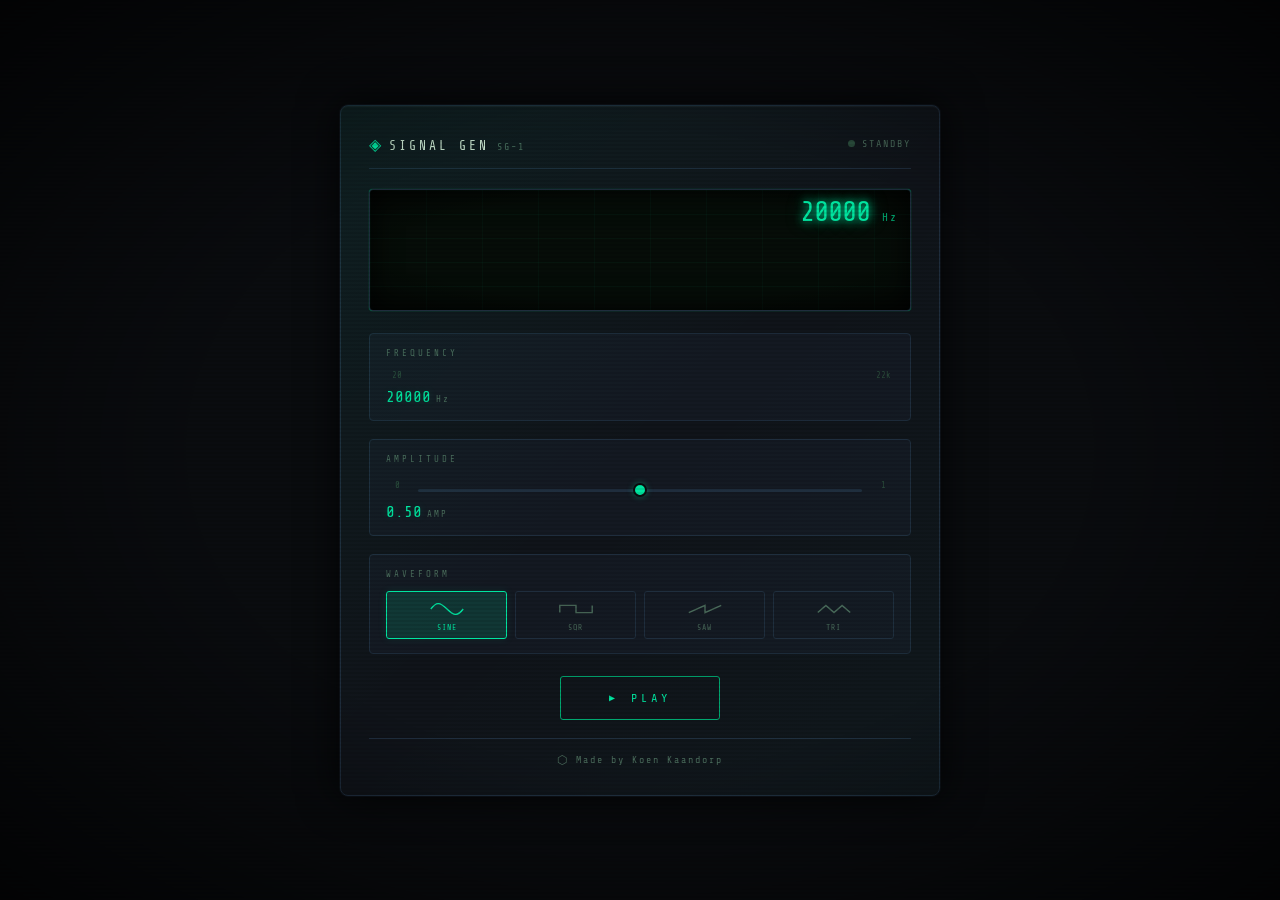
==== index.html @ 9fb0a526 "complete layout overhaul" ====
<!DOCTYPE html>
<html lang="en">
<head>
<meta charset="UTF-8">
<meta name="viewport" content="width=device-width, initial-scale=1.0">
<title>Tone Generator</title>
<link rel="preconnect" href="https://fonts.googleapis.com">
<link rel="preconnect" href="https://fonts.gstatic.com" crossorigin>
<link href="https://fonts.googleapis.com/css2?family=Share+Tech+Mono&family=Exo+2:wght@300;400;600&display=swap" rel="stylesheet">
<link rel="stylesheet" href="style.css">
</head>
<body>

<div class="scanlines"></div>
<div class="vignette"></div>

<main class="device">
  <header class="device-header">
    <div class="brand">
      <span class="brand-icon">◈</span>
      <span class="brand-name">SIGNAL GEN</span>
      <span class="brand-model">SG-1</span>
    </div>
    <div class="status-row">
      <span class="status-dot" id="statusDot"></span>
      <span class="status-label" id="statusLabel">STANDBY</span>
    </div>
  </header>

  <div class="screen">
    <canvas id="waveCanvas" width="560" height="120"></canvas>
    <div class="screen-overlay"></div>
    <div class="freq-display">
      <span id="freqBig">20000</span>
      <span class="freq-unit">Hz</span>
    </div>
  </div>

  <div class="controls">

    <div class="control-group">
      <label class="ctrl-label">FREQUENCY</label>
      <div class="slider-row">
        <span class="tick-label">20</span>
        <div class="slider-track-wrap">

        </div>
        <span class="tick-label">22k</span>
      </div>
      <div class="readout">
        <span class="readout-value" id="freqValue">20000</span>
        <span class="readout-unit">Hz</span>
      </div>
    </div>

    <div class="control-group">
      <label class="ctrl-label">AMPLITUDE</label>
      <div class="slider-row">
        <span class="tick-label">0</span>
        <div class="slider-track-wrap">
          <input type="range" id="volSlider" min="0" max="1" step="0.01" value="0.5">
        </div>
        <span class="tick-label">1</span>
      </div>
      <div class="readout">
        <span class="readout-value" id="volValue">0.50</span>
        <span class="readout-unit">AMP</span>
      </div>
    </div>

    <div class="control-group waveform-group">
      <label class="ctrl-label">WAVEFORM</label>
      <div class="wave-buttons">
        <button class="wave-btn active" data-wave="sine">
          <svg viewBox="0 0 40 20" fill="none" stroke="currentColor" stroke-width="1.5"><path d="M2 10 C8 2, 12 2, 20 10 C28 18, 32 18, 38 10"/></svg>
          <span>SINE</span>
        </button>
        <button class="wave-btn" data-wave="square">
          <svg viewBox="0 0 40 20" fill="none" stroke="currentColor" stroke-width="1.5"><path d="M2 14 L2 6 L20 6 L20 14 L38 14 L38 6"/></svg>
          <span>SQR</span>
        </button>
        <button class="wave-btn" data-wave="sawtooth">
          <svg viewBox="0 0 40 20" fill="none" stroke="currentColor" stroke-width="1.5"><path d="M2 14 L20 6 L20 14 L38 6"/></svg>
          <span>SAW</span>
        </button>
        <button class="wave-btn" data-wave="triangle">
          <svg viewBox="0 0 40 20" fill="none" stroke="currentColor" stroke-width="1.5"><path d="M2 14 L11 6 L20 14 L29 6 L38 14"/></svg>
          <span>TRI</span>
        </button>
      </div>
    </div>

  </div>

  <div class="play-section">
    <button id="playBtn" onclick="toggleTone()">
      <span class="play-icon" id="playIcon">▶</span>
      <span id="playLabel">PLAY</span>
    </button>
  </div>

  <footer class="device-footer">
    <a href="https://koenkaandorp.nl" target="_blank" rel="noopener" class="site-link">
      <span class="site-link-icon">⬡</span>
      <span>Made by Koen Kaandorp</span>
    </a>
  </footer>

</main>

<script src="scripts.js"></script>
</body>
</html>
---- style.css ----
*, *::before, *::after {
  box-sizing: border-box;
  margin: 0;
  padding: 0;
}

:root {
  --bg: #0a0c0f;
  --surface: #10141a;
  --panel: #141922;
  --border: #1f2d3d;
  --border-glow: #1e3a5f;
  --green: #00e5a0;
  --green-dim: #00a870;
  --green-glow: rgba(0, 229, 160, 0.15);
  --green-pulse: rgba(0, 229, 160, 0.35);
  --amber: #ffaa44;
  --text-primary: #d4e8d4;
  --text-dim: #4a6a5a;
  --text-muted: #2a4a3a;
  --mono: 'Share Tech Mono', monospace;
  --body: 'Exo 2', sans-serif;
}

html, body {
  height: 100%;
}

body {
  background: var(--bg);
  font-family: var(--body);
  display: flex;
  align-items: center;
  justify-content: center;
  min-height: 100vh;
  overflow: hidden;
}

/* CRT Scanlines overlay */
.scanlines {
  position: fixed;
  inset: 0;
  pointer-events: none;
  background: repeating-linear-gradient(
    0deg,
    transparent,
    transparent 2px,
    rgba(0, 0, 0, 0.08) 2px,
    rgba(0, 0, 0, 0.08) 4px
  );
  z-index: 100;
}

.vignette {
  position: fixed;
  inset: 0;
  pointer-events: none;
  background: radial-gradient(ellipse at center, transparent 50%, rgba(0,0,0,0.7) 100%);
  z-index: 99;
}

/* Main device container */
.device {
  background: var(--surface);
  border: 1px solid var(--border);
  border-radius: 8px;
  width: 600px;
  padding: 28px;
  box-shadow:
    0 0 0 1px #0d1117,
    0 0 40px rgba(0,0,0,0.8),
    inset 0 1px 0 rgba(255,255,255,0.04);
  position: relative;
}

.device::before {
  content: '';
  position: absolute;
  inset: -1px;
  border-radius: 9px;
  background: linear-gradient(135deg, rgba(0,229,160,0.06) 0%, transparent 50%, rgba(0,229,160,0.02) 100%);
  pointer-events: none;
}

/* Header */
.device-header {
  display: flex;
  align-items: center;
  justify-content: space-between;
  margin-bottom: 20px;
  padding-bottom: 14px;
  border-bottom: 1px solid var(--border);
}

.brand {
  display: flex;
  align-items: baseline;
  gap: 8px;
}

.brand-icon {
  color: var(--green);
  font-size: 16px;
  animation: pulse-icon 3s ease-in-out infinite;
}

@keyframes pulse-icon {
  0%, 100% { opacity: 1; }
  50% { opacity: 0.4; }
}

.brand-name {
  font-family: var(--mono);
  font-size: 13px;
  letter-spacing: 3px;
  color: var(--text-primary);
}

.brand-model {
  font-family: var(--mono);
  font-size: 10px;
  letter-spacing: 2px;
  color: var(--text-dim);
}

.status-row {
  display: flex;
  align-items: center;
  gap: 7px;
}

.status-dot {
  width: 7px;
  height: 7px;
  border-radius: 50%;
  background: var(--text-muted);
  transition: background 0.3s, box-shadow 0.3s;
}

.status-dot.active {
  background: var(--green);
  box-shadow: 0 0 6px var(--green), 0 0 12px var(--green-pulse);
  animation: blink 1.8s ease-in-out infinite;
}

@keyframes blink {
  0%, 90%, 100% { opacity: 1; }
  95% { opacity: 0.3; }
}

.status-label {
  font-family: var(--mono);
  font-size: 10px;
  letter-spacing: 2px;
  color: var(--text-dim);
  transition: color 0.3s;
}

.status-label.active {
  color: var(--green);
}

/* Oscilloscope screen */
.screen {
  background: #060d08;
  border: 1px solid var(--border);
  border-radius: 4px;
  position: relative;
  overflow: hidden;
  margin-bottom: 22px;
  box-shadow: inset 0 0 30px rgba(0,0,0,0.8), 0 0 1px var(--green-dim);
}

.screen::before {
  content: '';
  position: absolute;
  inset: 0;
  background:
    linear-gradient(rgba(0,229,160,0.03) 1px, transparent 1px),
    linear-gradient(90deg, rgba(0,229,160,0.03) 1px, transparent 1px);
  background-size: 56px 24px;
  pointer-events: none;
  z-index: 1;
}

.screen-overlay {
  position: absolute;
  inset: 0;
  background: radial-gradient(ellipse at center, transparent 60%, rgba(0,0,0,0.5) 100%);
  pointer-events: none;
  z-index: 2;
}

#waveCanvas {
  display: block;
  width: 100%;
  height: 120px;
  position: relative;
  z-index: 0;
}

.freq-display {
  position: absolute;
  top: 8px;
  right: 12px;
  font-family: var(--mono);
  z-index: 3;
  line-height: 1;
}

#freqBig {
  font-size: 28px;
  color: var(--green);
  text-shadow: 0 0 10px var(--green), 0 0 20px var(--green-pulse);
  letter-spacing: -1px;
}

.freq-unit {
  font-size: 11px;
  color: var(--green-dim);
  letter-spacing: 2px;
  margin-left: 3px;
}

/* Controls */
.controls {
  display: flex;
  flex-direction: column;
  gap: 18px;
  margin-bottom: 22px;
}

.control-group {
  background: var(--panel);
  border: 1px solid var(--border);
  border-radius: 4px;
  padding: 14px 16px;
}

.ctrl-label {
  font-family: var(--mono);
  font-size: 9px;
  letter-spacing: 3px;
  color: var(--text-dim);
  display: block;
  margin-bottom: 12px;
}

.slider-row {
  display: flex;
  align-items: center;
  gap: 10px;
}

.tick-label {
  font-family: var(--mono);
  font-size: 9px;
  color: var(--text-muted);
  min-width: 22px;
  text-align: center;
}

.slider-track-wrap {
  flex: 1;
}

input[type=range] {
  -webkit-appearance: none;
  width: 100%;
  height: 3px;
  background: var(--border);
  border-radius: 2px;
  outline: none;
  cursor: pointer;
  transition: background 0.2s;
}

input[type=range]:hover {
  background: var(--border-glow);
}

input[type=range]::-webkit-slider-thumb {
  -webkit-appearance: none;
  width: 14px;
  height: 14px;
  border-radius: 50%;
  background: var(--green);
  border: 2px solid var(--bg);
  box-shadow: 0 0 6px var(--green-pulse);
  cursor: pointer;
  transition: box-shadow 0.2s, transform 0.1s;
}

input[type=range]::-webkit-slider-thumb:hover {
  box-shadow: 0 0 10px var(--green), 0 0 20px var(--green-pulse);
  transform: scale(1.15);
}

input[type=range]::-moz-range-thumb {
  width: 14px;
  height: 14px;
  border-radius: 50%;
  background: var(--green);
  border: 2px solid var(--bg);
  box-shadow: 0 0 6px var(--green-pulse);
  cursor: pointer;
}

.readout {
  margin-top: 8px;
  display: flex;
  align-items: baseline;
  gap: 5px;
}

.readout-value {
  font-family: var(--mono);
  font-size: 16px;
  color: var(--green);
  text-shadow: 0 0 8px var(--green-glow);
}

.readout-unit {
  font-family: var(--mono);
  font-size: 9px;
  letter-spacing: 2px;
  color: var(--text-dim);
}

/* Waveform selector */
.waveform-group {}

.wave-buttons {
  display: grid;
  grid-template-columns: repeat(4, 1fr);
  gap: 8px;
}

.wave-btn {
  background: transparent;
  border: 1px solid var(--border);
  border-radius: 3px;
  color: var(--text-dim);
  padding: 8px 4px 6px;
  cursor: pointer;
  display: flex;
  flex-direction: column;
  align-items: center;
  gap: 5px;
  font-family: var(--mono);
  font-size: 8px;
  letter-spacing: 1px;
  transition: all 0.15s;
}

.wave-btn svg {
  width: 38px;
  height: 18px;
  stroke: currentColor;
}

.wave-btn:hover {
  border-color: var(--green-dim);
  color: var(--text-primary);
  background: rgba(0,229,160,0.04);
}

.wave-btn.active {
  border-color: var(--green);
  color: var(--green);
  background: var(--green-glow);
  box-shadow: 0 0 8px rgba(0,229,160,0.1);
}

/* Play button */
.play-section {
  display: flex;
  justify-content: center;
}

#playBtn {
  background: transparent;
  border: 1px solid var(--green-dim);
  color: var(--green);
  font-family: var(--mono);
  font-size: 12px;
  letter-spacing: 4px;
  padding: 14px 48px;
  border-radius: 3px;
  cursor: pointer;
  display: flex;
  align-items: center;
  gap: 12px;
  transition: all 0.2s;
  position: relative;
  overflow: hidden;
}

#playBtn::before {
  content: '';
  position: absolute;
  inset: 0;
  background: var(--green-glow);
  opacity: 0;
  transition: opacity 0.2s;
}

#playBtn:hover {
  border-color: var(--green);
  box-shadow: 0 0 16px rgba(0,229,160,0.2), inset 0 0 16px rgba(0,229,160,0.05);
}

#playBtn:hover::before {
  opacity: 1;
}

#playBtn.active {
  border-color: var(--amber);
  color: var(--amber);
  box-shadow: 0 0 16px rgba(255,170,68,0.2);
}

#playBtn.active::before {
  background: rgba(255,170,68,0.07);
  opacity: 1;
}

.play-icon {
  font-size: 10px;
  position: relative;
}

#playLabel {
  position: relative;
}

@media (max-width: 640px) {
  .device {
    width: 95vw;
    padding: 18px;
  }
  #freqBig { font-size: 22px; }
}

/* Footer link */
.device-footer {
  margin-top: 18px;
  padding-top: 14px;
  border-top: 1px solid var(--border);
  display: flex;
  justify-content: center;
}

.site-link {
  display: flex;
  align-items: center;
  gap: 7px;
  font-family: var(--mono);
  font-size: 10px;
  letter-spacing: 2px;
  color: var(--text-dim);
  text-decoration: none;
  transition: color 0.2s;
}

.site-link:hover {
  color: var(--green);
}

.site-link-icon {
  font-size: 12px;
  transition: text-shadow 0.2s;
}

.site-link:hover .site-link-icon {
  text-shadow: 0 0 8px var(--green);
}
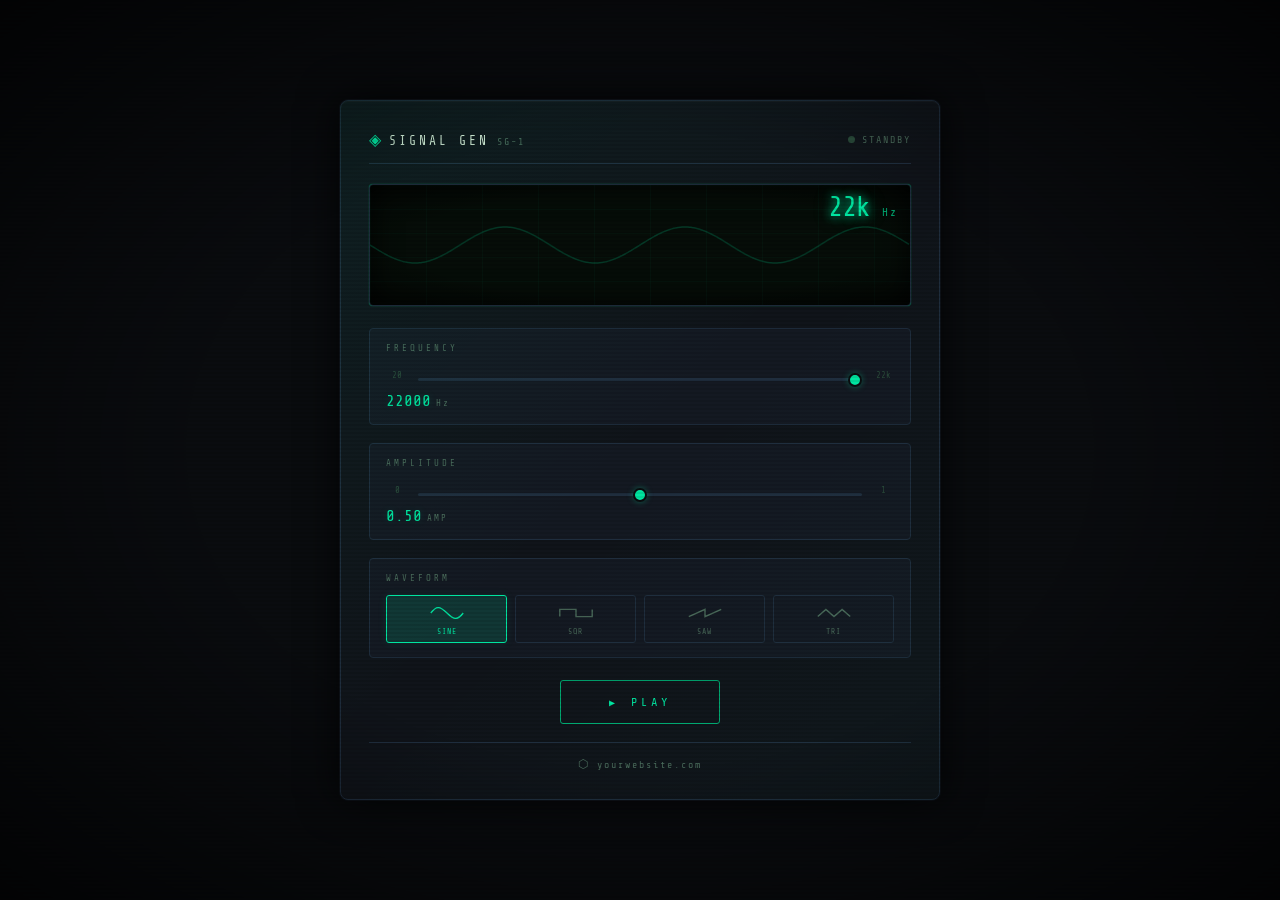
==== commit f5da704c: "fixed the frequency slider" ====
--- a/index.html
+++ b/index.html
@@ -42,9 +42,15 @@
       <label class="ctrl-label">FREQUENCY</label>
       <div class="slider-row">
         <span class="tick-label">20</span>
-        <div class="slider-track-wrap">
-
-        </div>
+<div class="slider-track-wrap">
+  <input 
+    type="range" 
+    id="freqSlider" 
+    min="0" 
+    max="1000" 
+    step="1" 
+    value="1000">
+</div>
         <span class="tick-label">22k</span>
       </div>
       <div class="readout">
@@ -100,9 +106,9 @@
   </div>
 
   <footer class="device-footer">
-    <a href="https://koenkaandorp.nl" target="_blank" rel="noopener" class="site-link">
+    <a href="https://yourwebsite.com" target="_blank" rel="noopener" class="site-link">
       <span class="site-link-icon">⬡</span>
-      <span>Made by Koen Kaandorp</span>
+      <span>yourwebsite.com</span>
     </a>
   </footer>
 
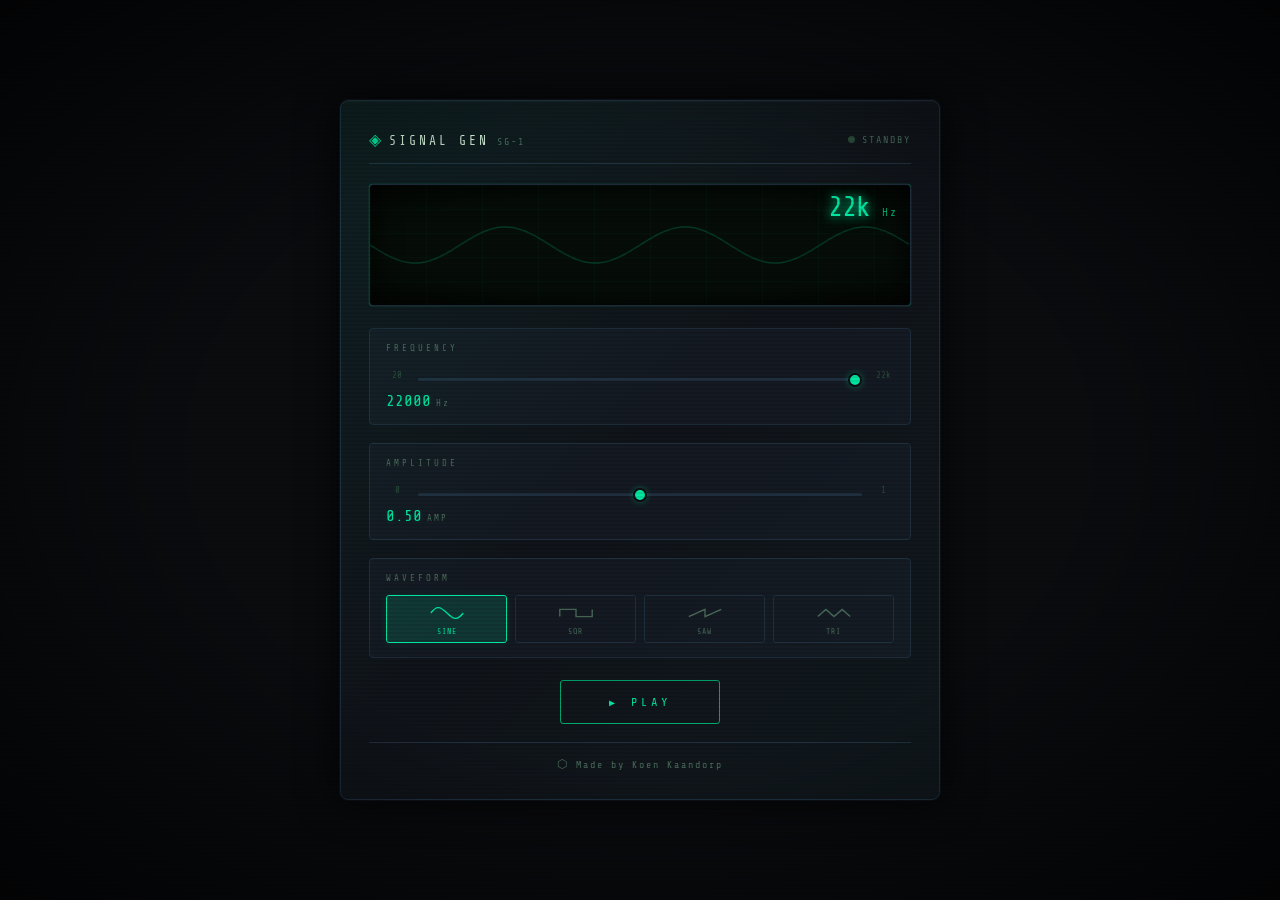
==== commit 0693c11f: "added footlink" ====
--- a/index.html
+++ b/index.html
@@ -106,9 +106,9 @@
   </div>
 
   <footer class="device-footer">
-    <a href="https://yourwebsite.com" target="_blank" rel="noopener" class="site-link">
+    <a href="https://koenkaandorp.nl" target="_blank" rel="noopener" class="site-link">
       <span class="site-link-icon">⬡</span>
-      <span>yourwebsite.com</span>
+      <span>Made by Koen Kaandorp</span>
     </a>
   </footer>
 
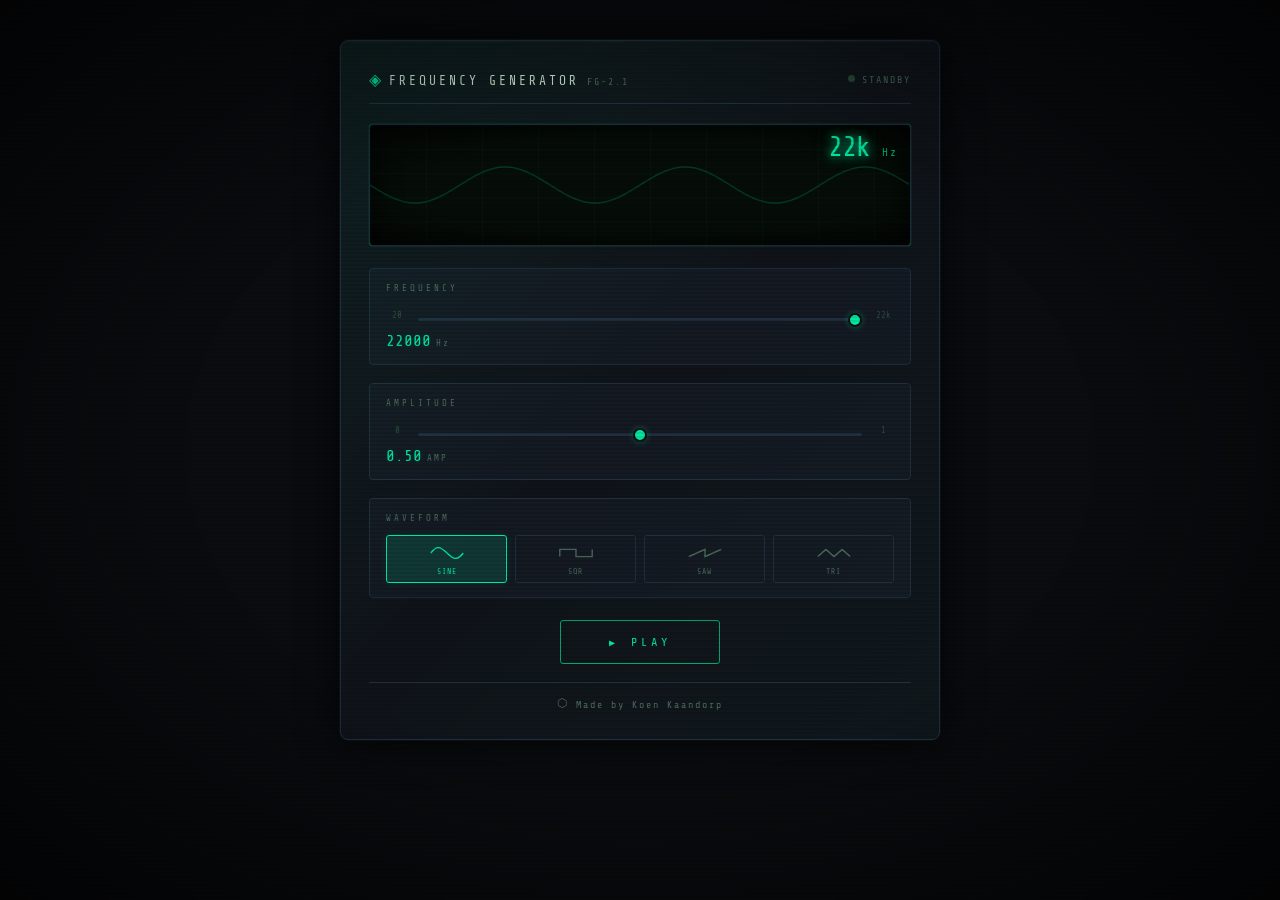
==== commit fe49017d: "some minor design changes" ====
--- a/index.html
+++ b/index.html
@@ -4,6 +4,7 @@
 <meta charset="UTF-8">
 <meta name="viewport" content="width=device-width, initial-scale=1.0">
 <title>Tone Generator</title>
+<link rel="icon" type="image/svg+xml" href="favicon.svg">
 <link rel="preconnect" href="https://fonts.googleapis.com">
 <link rel="preconnect" href="https://fonts.gstatic.com" crossorigin>
 <link href="https://fonts.googleapis.com/css2?family=Share+Tech+Mono&family=Exo+2:wght@300;400;600&display=swap" rel="stylesheet">
@@ -18,8 +19,8 @@
   <header class="device-header">
     <div class="brand">
       <span class="brand-icon">◈</span>
-      <span class="brand-name">SIGNAL GEN</span>
-      <span class="brand-model">SG-1</span>
+      <span class="brand-name">FREQUENCY GENERATOR</span>
+      <span class="brand-model">FG-2.1</span>
     </div>
     <div class="status-row">
       <span class="status-dot" id="statusDot"></span>
--- a/style.css
+++ b/style.css
@@ -29,11 +29,15 @@
 body {
   background: var(--bg);
   font-family: var(--body);
-  display: flex;
-  align-items: center;
+
+  display: flex;
   justify-content: center;
+  align-items: flex-start; /* ✅ was center */
+
   min-height: 100vh;
-  overflow: hidden;
+  overflow-y: auto;        /* ✅ allow vertical scroll */
+  overflow-x: hidden;
+  padding: 40px 0;         /* ✅ breathing room top/bottom */
 }
 
 /* CRT Scanlines overlay */
@@ -134,6 +138,7 @@
   height: 7px;
   border-radius: 50%;
   background: var(--text-muted);
+  transform: translateY(-1px);
   transition: background 0.3s, box-shadow 0.3s;
 }
 
@@ -470,6 +475,7 @@
 .site-link-icon {
   font-size: 12px;
   transition: text-shadow 0.2s;
+  transform: translateY(-1px);
 }
 
 .site-link:hover .site-link-icon {
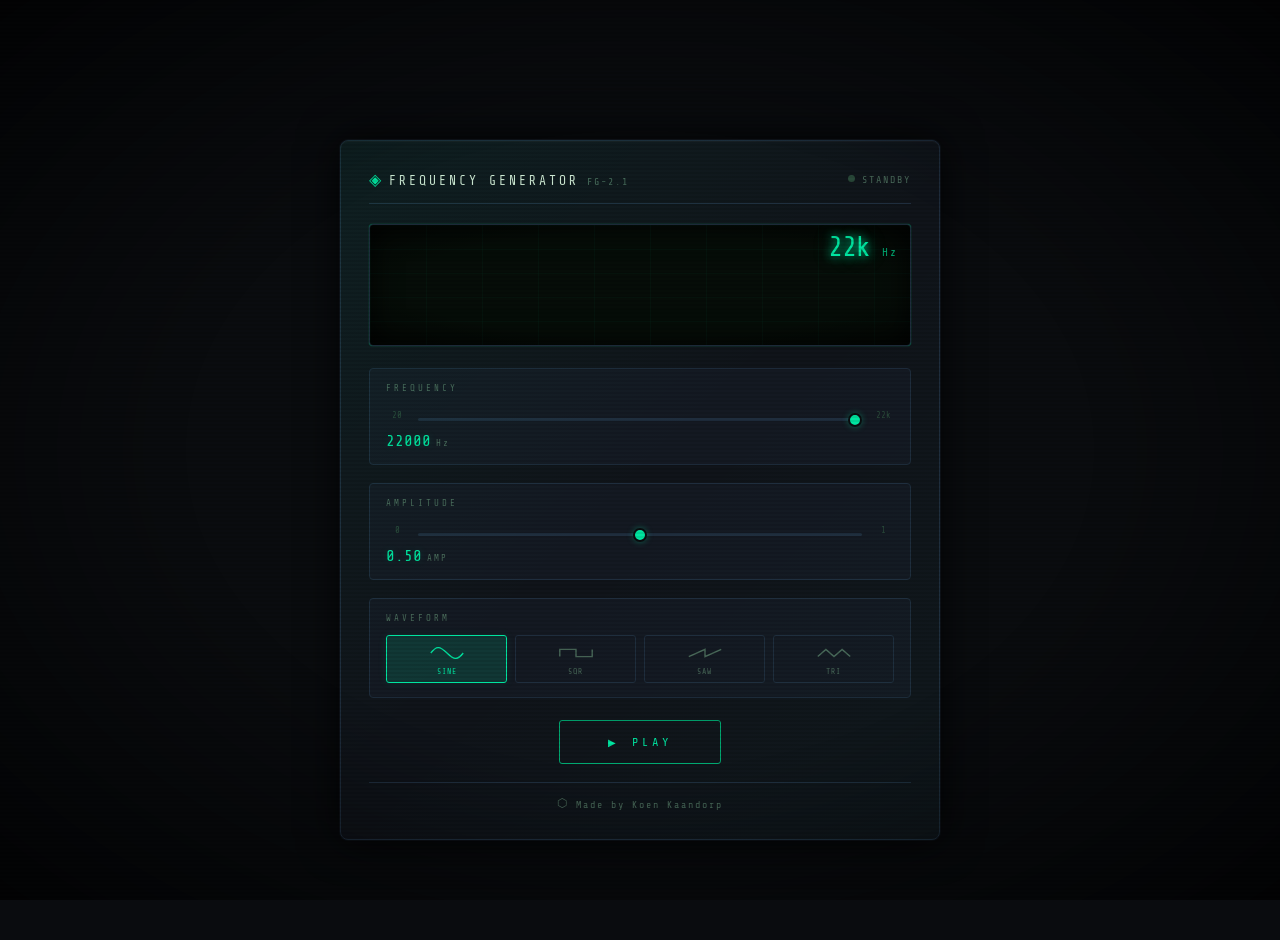
==== commit a107b181: "made zoomed out version" ====
--- a/index.html
+++ b/index.html
@@ -14,7 +14,7 @@
 
 <div class="scanlines"></div>
 <div class="vignette"></div>
-
+<div class="viewport">
 <main class="device">
   <header class="device-header">
     <div class="brand">
@@ -114,6 +114,7 @@
   </footer>
 
 </main>
+</div>
 
 <script src="scripts.js"></script>
 </body>
--- a/style.css
+++ b/style.css
@@ -32,12 +32,21 @@
 
   display: flex;
   justify-content: center;
-  align-items: flex-start; /* ✅ was center */
 
   min-height: 100vh;
-  overflow-y: auto;        /* ✅ allow vertical scroll */
   overflow-x: hidden;
-  padding: 40px 0;         /* ✅ breathing room top/bottom */
+  padding: 40px 0;        
+}
+
+.viewport {
+  width: 100vw;
+  height: 100vh;
+
+  display: flex;
+  align-items: center;
+  justify-content: center;
+
+  overflow: hidden;
 }
 
 /* CRT Scanlines overlay */
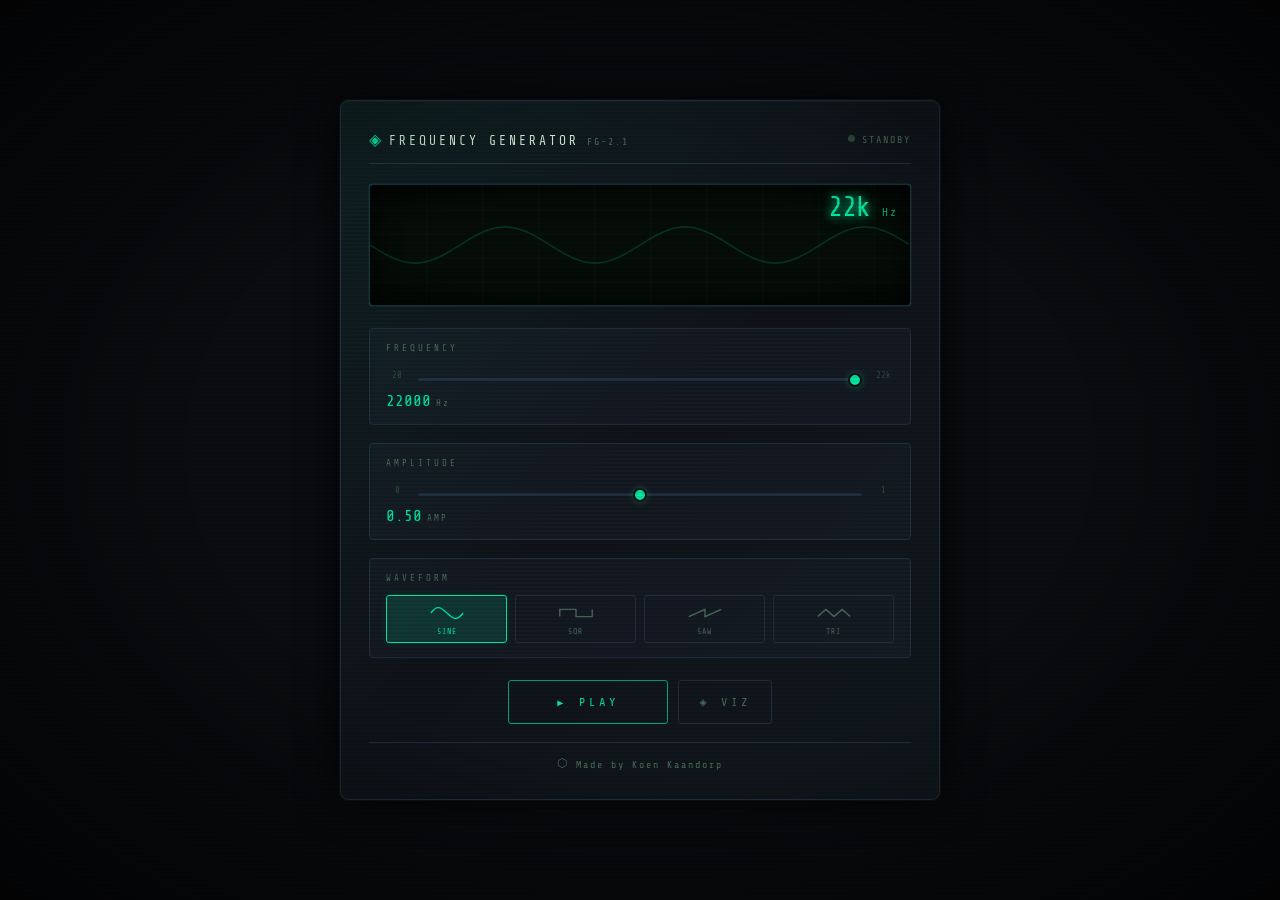
==== commit 175018fc: "added a button to stop the oscilloscope, and some optimization" ====
--- a/index.html
+++ b/index.html
@@ -99,12 +99,15 @@
 
   </div>
 
-  <div class="play-section">
-    <button id="playBtn" onclick="toggleTone()">
-      <span class="play-icon" id="playIcon">▶</span>
-      <span id="playLabel">PLAY</span>
-    </button>
-  </div>
+<div class="play-section">
+  <button id="playBtn" onclick="toggleTone()">
+    <span class="play-icon" id="playIcon">▶</span>
+    <span id="playLabel">PLAY</span>
+  </button>
+  <button id="vizBtn" onclick="toggleViz()">
+    <span>◈ VIZ</span>
+  </button>
+</div>
 
   <footer class="device-footer">
     <a href="https://koenkaandorp.nl" target="_blank" rel="noopener" class="site-link">
--- a/style.css
+++ b/style.css
@@ -35,7 +35,7 @@
 
   min-height: 100vh;
   overflow-x: hidden;
-  padding: 40px 0;        
+       
 }
 
 .viewport {
@@ -448,6 +448,35 @@
   position: relative;
 }
 
+.play-section {
+  display: flex;
+  justify-content: center;
+  gap: 10px;
+}
+
+#vizBtn {
+  background: transparent;
+  border: 1px solid var(--border);
+  color: var(--text-dim);
+  font-family: var(--mono);
+  font-size: 12px;
+  letter-spacing: 4px;
+  padding: 14px 20px;
+  border-radius: 3px;
+  cursor: pointer;
+  transition: all 0.2s;
+}
+
+#vizBtn:hover {
+  border-color: var(--green-dim);
+  color: var(--green);
+}
+
+#vizBtn.disabled {
+  color: var(--text-muted);
+  border-color: var(--text-muted);
+}
+
 @media (max-width: 640px) {
   .device {
     width: 95vw;
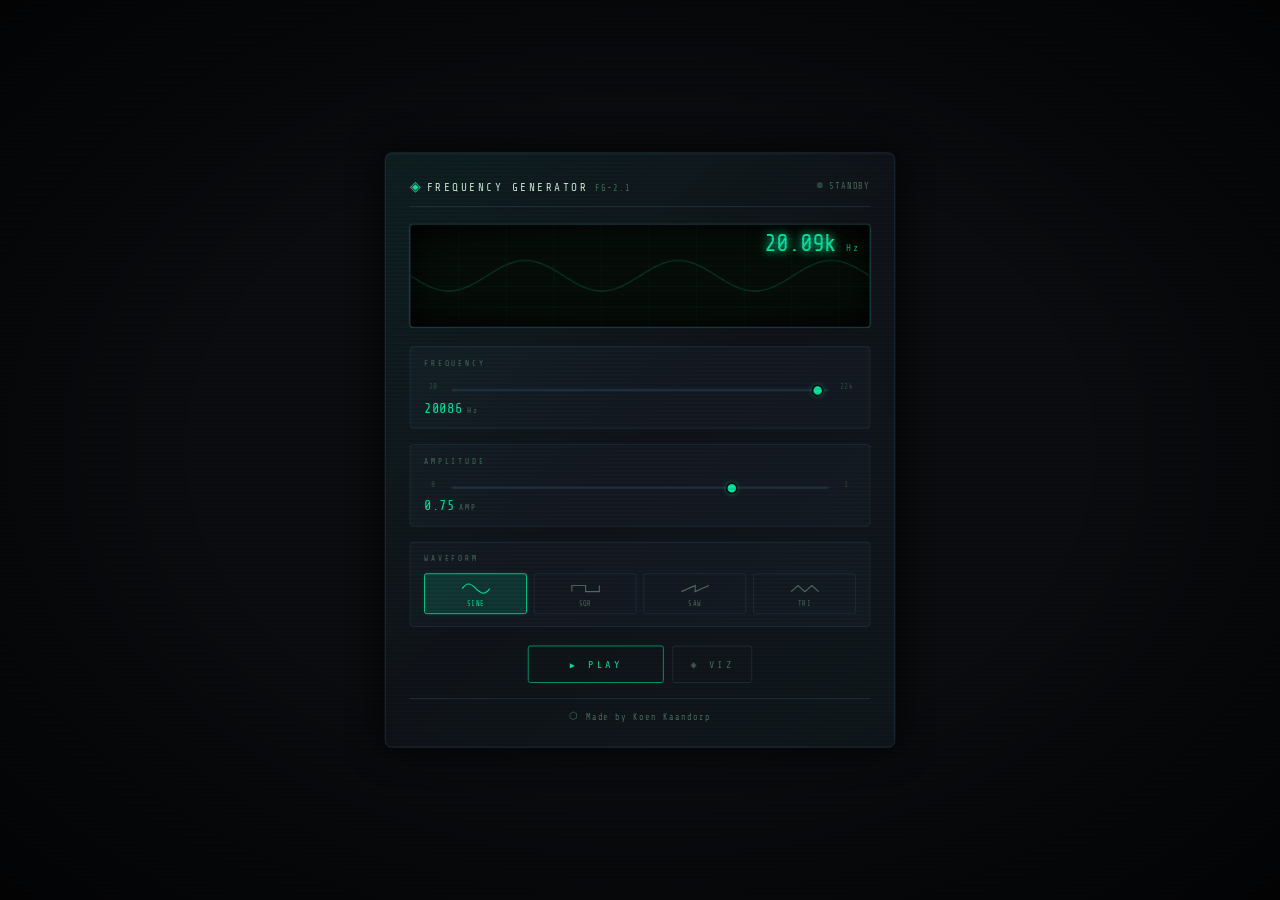
==== commit c3daec3b: "changed default values" ====
--- a/index.html
+++ b/index.html
@@ -1,124 +1,130 @@
 <!DOCTYPE html>
 <html lang="en">
+
 <head>
-<meta charset="UTF-8">
-<meta name="viewport" content="width=device-width, initial-scale=1.0">
-<title>Tone Generator</title>
-<link rel="icon" type="image/svg+xml" href="favicon.svg">
-<link rel="preconnect" href="https://fonts.googleapis.com">
-<link rel="preconnect" href="https://fonts.gstatic.com" crossorigin>
-<link href="https://fonts.googleapis.com/css2?family=Share+Tech+Mono&family=Exo+2:wght@300;400;600&display=swap" rel="stylesheet">
-<link rel="stylesheet" href="style.css">
+  <meta charset="UTF-8">
+  <meta name="viewport" content="width=device-width, initial-scale=1.0">
+  <title>Tone Generator</title>
+  <link rel="icon" type="image/svg+xml" href="favicon.svg">
+  <link rel="preconnect" href="https://fonts.googleapis.com">
+  <link rel="preconnect" href="https://fonts.gstatic.com" crossorigin>
+  <link href="https://fonts.googleapis.com/css2?family=Share+Tech+Mono&family=Exo+2:wght@300;400;600&display=swap"
+    rel="stylesheet">
+  <link rel="stylesheet" href="style.css">
 </head>
+
 <body>
 
-<div class="scanlines"></div>
-<div class="vignette"></div>
-<div class="viewport">
-<main class="device">
-  <header class="device-header">
-    <div class="brand">
-      <span class="brand-icon">◈</span>
-      <span class="brand-name">FREQUENCY GENERATOR</span>
-      <span class="brand-model">FG-2.1</span>
-    </div>
-    <div class="status-row">
-      <span class="status-dot" id="statusDot"></span>
-      <span class="status-label" id="statusLabel">STANDBY</span>
-    </div>
-  </header>
+  <div class="scanlines"></div>
+  <div class="vignette"></div>
+  <div class="viewport">
+    <main class="device">
+      <header class="device-header">
+        <div class="brand">
+          <span class="brand-icon">◈</span>
+          <span class="brand-name">FREQUENCY GENERATOR</span>
+          <span class="brand-model">FG-2.1</span>
+        </div>
+        <div class="status-row">
+          <span class="status-dot" id="statusDot"></span>
+          <span class="status-label" id="statusLabel">STANDBY</span>
+        </div>
+      </header>
 
-  <div class="screen">
-    <canvas id="waveCanvas" width="560" height="120"></canvas>
-    <div class="screen-overlay"></div>
-    <div class="freq-display">
-      <span id="freqBig">20000</span>
-      <span class="freq-unit">Hz</span>
-    </div>
+      <div class="screen">
+        <canvas id="waveCanvas" width="560" height="120"></canvas>
+        <div class="screen-overlay"></div>
+        <div class="freq-display">
+          <span id="freqBig">20000</span>
+          <span class="freq-unit">Hz</span>
+        </div>
+      </div>
+
+      <div class="controls">
+
+        <div class="control-group">
+          <label class="ctrl-label">FREQUENCY</label>
+          <div class="slider-row">
+            <span class="tick-label">20</span>
+            <div class="slider-track-wrap">
+              <input type="range" id="freqSlider" min="0" max="1000" step="1" value="987">
+            </div>
+            <span class="tick-label">22k</span>
+          </div>
+          <div class="readout">
+            <span class="readout-value" id="freqValue">20000</span>
+            <span class="readout-unit">Hz</span>
+          </div>
+        </div>
+
+        <div class="control-group">
+          <label class="ctrl-label">AMPLITUDE</label>
+          <div class="slider-row">
+            <span class="tick-label">0</span>
+            <div class="slider-track-wrap">
+              <input type="range" id="volSlider" min="0" max="1" step="0.01" value="0.75">
+            </div>
+            <span class="tick-label">1</span>
+          </div>
+          <div class="readout">
+            <span class="readout-value" id="volValue">0.75</span>
+            <span class="readout-unit">AMP</span>
+          </div>
+        </div>
+
+        <div class="control-group waveform-group">
+          <label class="ctrl-label">WAVEFORM</label>
+          <div class="wave-buttons">
+            <button class="wave-btn active" data-wave="sine">
+              <svg viewBox="0 0 40 20" fill="none" stroke="currentColor" stroke-width="1.5">
+                <path d="M2 10 C8 2, 12 2, 20 10 C28 18, 32 18, 38 10" />
+              </svg>
+              <span>SINE</span>
+            </button>
+            <button class="wave-btn" data-wave="square">
+              <svg viewBox="0 0 40 20" fill="none" stroke="currentColor" stroke-width="1.5">
+                <path d="M2 14 L2 6 L20 6 L20 14 L38 14 L38 6" />
+              </svg>
+              <span>SQR</span>
+            </button>
+            <button class="wave-btn" data-wave="sawtooth">
+              <svg viewBox="0 0 40 20" fill="none" stroke="currentColor" stroke-width="1.5">
+                <path d="M2 14 L20 6 L20 14 L38 6" />
+              </svg>
+              <span>SAW</span>
+            </button>
+            <button class="wave-btn" data-wave="triangle">
+              <svg viewBox="0 0 40 20" fill="none" stroke="currentColor" stroke-width="1.5">
+                <path d="M2 14 L11 6 L20 14 L29 6 L38 14" />
+              </svg>
+              <span>TRI</span>
+            </button>
+          </div>
+        </div>
+
+      </div>
+
+      <div class="play-section">
+        <button id="playBtn" onclick="toggleTone()">
+          <span class="play-icon" id="playIcon">▶</span>
+          <span id="playLabel">PLAY</span>
+        </button>
+        <button id="vizBtn" onclick="toggleViz()">
+          <span>◈ VIZ</span>
+        </button>
+      </div>
+
+      <footer class="device-footer">
+        <a href="https://koenkaandorp.nl" target="_blank" rel="noopener" class="site-link">
+          <span class="site-link-icon">⬡</span>
+          <span>Made by Koen Kaandorp</span>
+        </a>
+      </footer>
+
+    </main>
   </div>
 
-  <div class="controls">
+  <script src="scripts.js"></script>
+</body>
 
-    <div class="control-group">
-      <label class="ctrl-label">FREQUENCY</label>
-      <div class="slider-row">
-        <span class="tick-label">20</span>
-<div class="slider-track-wrap">
-  <input 
-    type="range" 
-    id="freqSlider" 
-    min="0" 
-    max="1000" 
-    step="1" 
-    value="1000">
-</div>
-        <span class="tick-label">22k</span>
-      </div>
-      <div class="readout">
-        <span class="readout-value" id="freqValue">20000</span>
-        <span class="readout-unit">Hz</span>
-      </div>
-    </div>
-
-    <div class="control-group">
-      <label class="ctrl-label">AMPLITUDE</label>
-      <div class="slider-row">
-        <span class="tick-label">0</span>
-        <div class="slider-track-wrap">
-          <input type="range" id="volSlider" min="0" max="1" step="0.01" value="0.5">
-        </div>
-        <span class="tick-label">1</span>
-      </div>
-      <div class="readout">
-        <span class="readout-value" id="volValue">0.50</span>
-        <span class="readout-unit">AMP</span>
-      </div>
-    </div>
-
-    <div class="control-group waveform-group">
-      <label class="ctrl-label">WAVEFORM</label>
-      <div class="wave-buttons">
-        <button class="wave-btn active" data-wave="sine">
-          <svg viewBox="0 0 40 20" fill="none" stroke="currentColor" stroke-width="1.5"><path d="M2 10 C8 2, 12 2, 20 10 C28 18, 32 18, 38 10"/></svg>
-          <span>SINE</span>
-        </button>
-        <button class="wave-btn" data-wave="square">
-          <svg viewBox="0 0 40 20" fill="none" stroke="currentColor" stroke-width="1.5"><path d="M2 14 L2 6 L20 6 L20 14 L38 14 L38 6"/></svg>
-          <span>SQR</span>
-        </button>
-        <button class="wave-btn" data-wave="sawtooth">
-          <svg viewBox="0 0 40 20" fill="none" stroke="currentColor" stroke-width="1.5"><path d="M2 14 L20 6 L20 14 L38 6"/></svg>
-          <span>SAW</span>
-        </button>
-        <button class="wave-btn" data-wave="triangle">
-          <svg viewBox="0 0 40 20" fill="none" stroke="currentColor" stroke-width="1.5"><path d="M2 14 L11 6 L20 14 L29 6 L38 14"/></svg>
-          <span>TRI</span>
-        </button>
-      </div>
-    </div>
-
-  </div>
-
-<div class="play-section">
-  <button id="playBtn" onclick="toggleTone()">
-    <span class="play-icon" id="playIcon">▶</span>
-    <span id="playLabel">PLAY</span>
-  </button>
-  <button id="vizBtn" onclick="toggleViz()">
-    <span>◈ VIZ</span>
-  </button>
-</div>
-
-  <footer class="device-footer">
-    <a href="https://koenkaandorp.nl" target="_blank" rel="noopener" class="site-link">
-      <span class="site-link-icon">⬡</span>
-      <span>Made by Koen Kaandorp</span>
-    </a>
-  </footer>
-
-</main>
-</div>
-
-<script src="scripts.js"></script>
-</body>
-</html>
+</html>
--- a/style.css
+++ b/style.css
@@ -1,4 +1,6 @@
-*, *::before, *::after {
+*,
+*::before,
+*::after {
   box-sizing: border-box;
   margin: 0;
   padding: 0;
@@ -22,7 +24,8 @@
   --body: 'Exo 2', sans-serif;
 }
 
-html, body {
+html,
+body {
   height: 100%;
 }
 
@@ -35,7 +38,7 @@
 
   min-height: 100vh;
   overflow-x: hidden;
-       
+
 }
 
 .viewport {
@@ -54,13 +57,11 @@
   position: fixed;
   inset: 0;
   pointer-events: none;
-  background: repeating-linear-gradient(
-    0deg,
-    transparent,
-    transparent 2px,
-    rgba(0, 0, 0, 0.08) 2px,
-    rgba(0, 0, 0, 0.08) 4px
-  );
+  background: repeating-linear-gradient(0deg,
+      transparent,
+      transparent 2px,
+      rgba(0, 0, 0, 0.08) 2px,
+      rgba(0, 0, 0, 0.08) 4px);
   z-index: 100;
 }
 
@@ -68,7 +69,7 @@
   position: fixed;
   inset: 0;
   pointer-events: none;
-  background: radial-gradient(ellipse at center, transparent 50%, rgba(0,0,0,0.7) 100%);
+  background: radial-gradient(ellipse at center, transparent 50%, rgba(0, 0, 0, 0.7) 100%);
   z-index: 99;
 }
 
@@ -81,8 +82,8 @@
   padding: 28px;
   box-shadow:
     0 0 0 1px #0d1117,
-    0 0 40px rgba(0,0,0,0.8),
-    inset 0 1px 0 rgba(255,255,255,0.04);
+    0 0 40px rgba(0, 0, 0, 0.8),
+    inset 0 1px 0 rgba(255, 255, 255, 0.04);
   position: relative;
 }
 
@@ -91,7 +92,7 @@
   position: absolute;
   inset: -1px;
   border-radius: 9px;
-  background: linear-gradient(135deg, rgba(0,229,160,0.06) 0%, transparent 50%, rgba(0,229,160,0.02) 100%);
+  background: linear-gradient(135deg, rgba(0, 229, 160, 0.06) 0%, transparent 50%, rgba(0, 229, 160, 0.02) 100%);
   pointer-events: none;
 }
 
@@ -118,8 +119,15 @@
 }
 
 @keyframes pulse-icon {
-  0%, 100% { opacity: 1; }
-  50% { opacity: 0.4; }
+
+  0%,
+  100% {
+    opacity: 1;
+  }
+
+  50% {
+    opacity: 0.4;
+  }
 }
 
 .brand-name {
@@ -158,8 +166,16 @@
 }
 
 @keyframes blink {
-  0%, 90%, 100% { opacity: 1; }
-  95% { opacity: 0.3; }
+
+  0%,
+  90%,
+  100% {
+    opacity: 1;
+  }
+
+  95% {
+    opacity: 0.3;
+  }
 }
 
 .status-label {
@@ -182,7 +198,7 @@
   position: relative;
   overflow: hidden;
   margin-bottom: 22px;
-  box-shadow: inset 0 0 30px rgba(0,0,0,0.8), 0 0 1px var(--green-dim);
+  box-shadow: inset 0 0 30px rgba(0, 0, 0, 0.8), 0 0 1px var(--green-dim);
 }
 
 .screen::before {
@@ -190,8 +206,8 @@
   position: absolute;
   inset: 0;
   background:
-    linear-gradient(rgba(0,229,160,0.03) 1px, transparent 1px),
-    linear-gradient(90deg, rgba(0,229,160,0.03) 1px, transparent 1px);
+    linear-gradient(rgba(0, 229, 160, 0.03) 1px, transparent 1px),
+    linear-gradient(90deg, rgba(0, 229, 160, 0.03) 1px, transparent 1px);
   background-size: 56px 24px;
   pointer-events: none;
   z-index: 1;
@@ -200,7 +216,7 @@
 .screen-overlay {
   position: absolute;
   inset: 0;
-  background: radial-gradient(ellipse at center, transparent 60%, rgba(0,0,0,0.5) 100%);
+  background: radial-gradient(ellipse at center, transparent 60%, rgba(0, 0, 0, 0.5) 100%);
   pointer-events: none;
   z-index: 2;
 }
@@ -376,14 +392,14 @@
 .wave-btn:hover {
   border-color: var(--green-dim);
   color: var(--text-primary);
-  background: rgba(0,229,160,0.04);
+  background: rgba(0, 229, 160, 0.04);
 }
 
 .wave-btn.active {
   border-color: var(--green);
   color: var(--green);
   background: var(--green-glow);
-  box-shadow: 0 0 8px rgba(0,229,160,0.1);
+  box-shadow: 0 0 8px rgba(0, 229, 160, 0.1);
 }
 
 /* Play button */
@@ -421,7 +437,7 @@
 
 #playBtn:hover {
   border-color: var(--green);
-  box-shadow: 0 0 16px rgba(0,229,160,0.2), inset 0 0 16px rgba(0,229,160,0.05);
+  box-shadow: 0 0 16px rgba(0, 229, 160, 0.2), inset 0 0 16px rgba(0, 229, 160, 0.05);
 }
 
 #playBtn:hover::before {
@@ -431,11 +447,11 @@
 #playBtn.active {
   border-color: var(--amber);
   color: var(--amber);
-  box-shadow: 0 0 16px rgba(255,170,68,0.2);
+  box-shadow: 0 0 16px rgba(255, 170, 68, 0.2);
 }
 
 #playBtn.active::before {
-  background: rgba(255,170,68,0.07);
+  background: rgba(255, 170, 68, 0.07);
   opacity: 1;
 }
 
@@ -482,7 +498,10 @@
     width: 95vw;
     padding: 18px;
   }
-  #freqBig { font-size: 22px; }
+
+  #freqBig {
+    font-size: 22px;
+  }
 }
 
 /* Footer link */
@@ -518,4 +537,4 @@
 
 .site-link:hover .site-link-icon {
   text-shadow: 0 0 8px var(--green);
-}
+}
